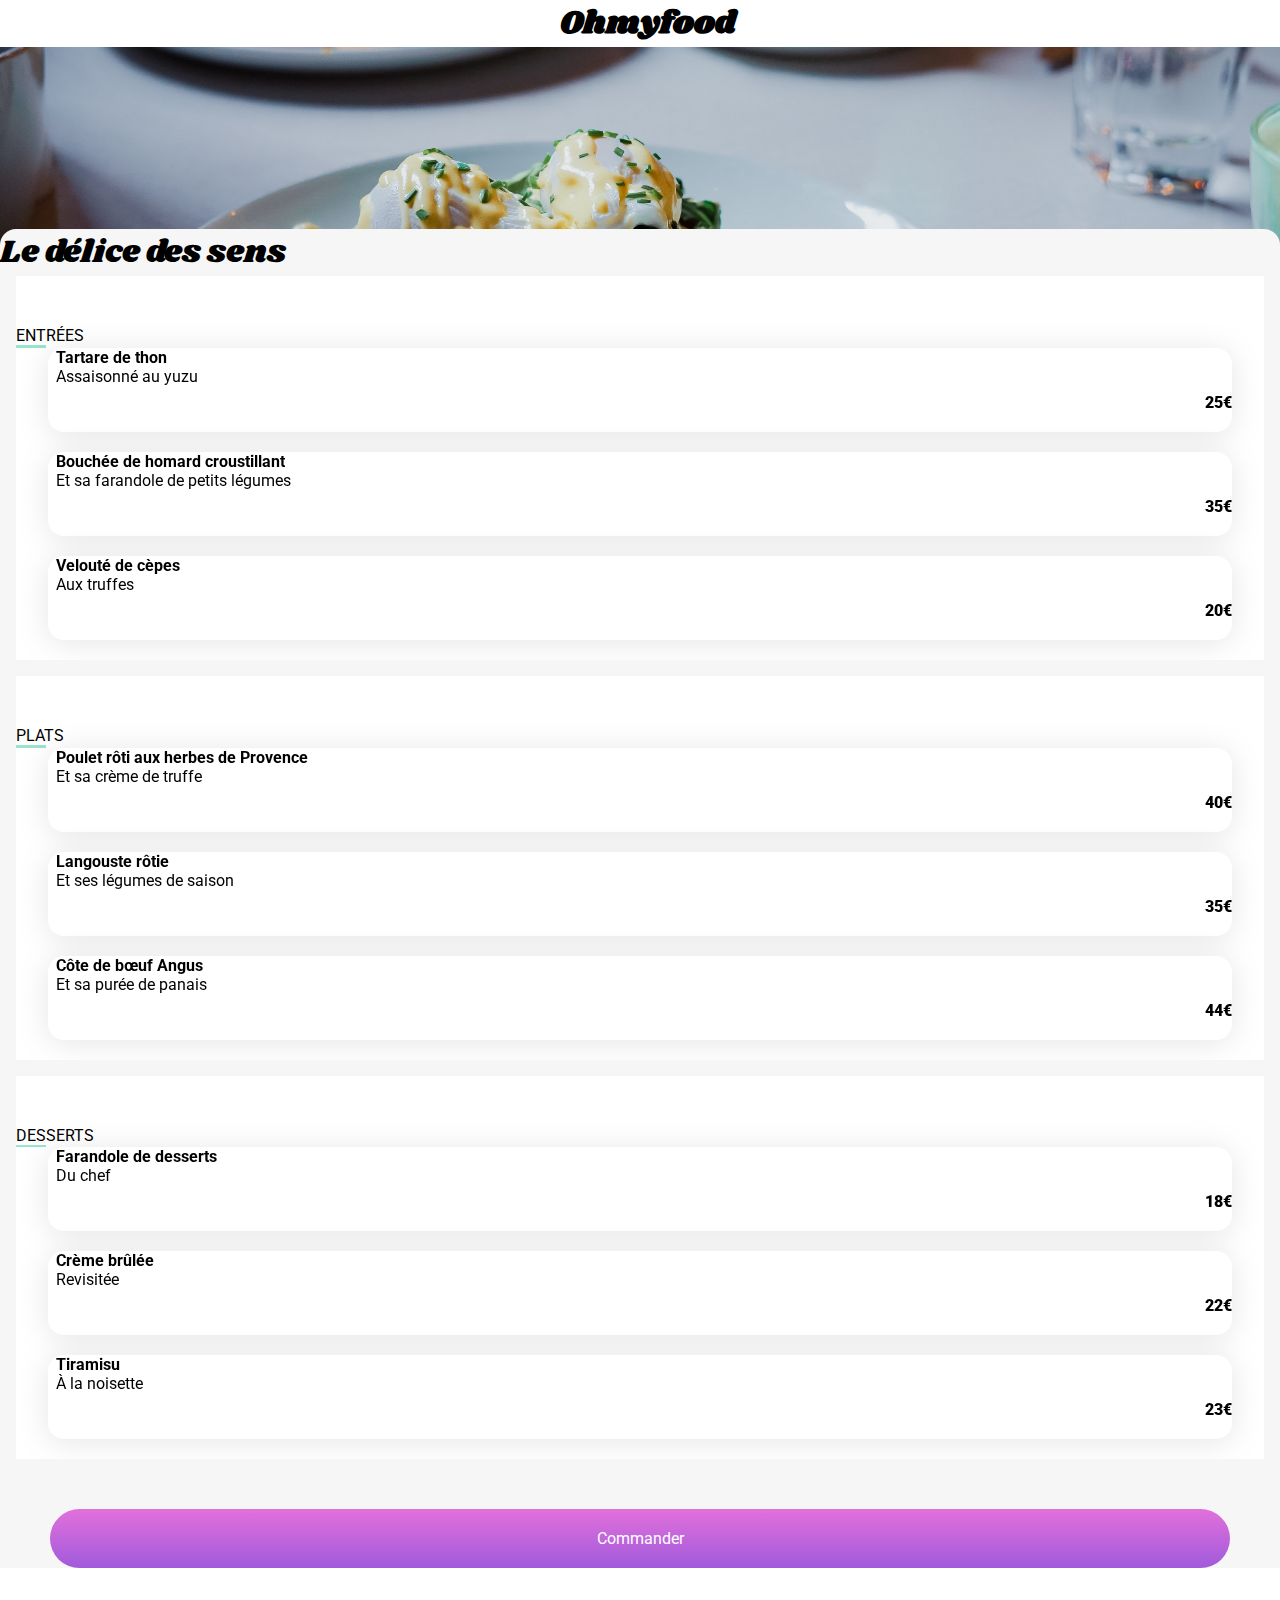
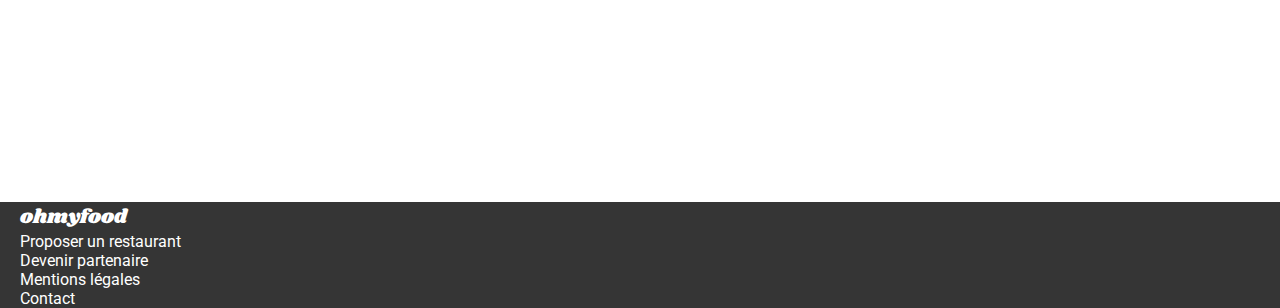
==== restaurants/delice.html @ a37f1c3d "commit du 09-04" ====
<!DOCTYPE html>
<html lang="en">
<head>
  <meta charset="UTF-8">
  <meta http-equiv="X-UA-Compatible" content="IE=edge">
  <meta name="viewport" content="width=device-width, initial-scale=1.0">
  <title>Le délice des sens</title>
  <link href="https://fonts.googleapis.com/css2?family=Roboto:ital,wght@0,100;0,300;0,400;0,500;0,700;0,900;1,100;1,300;1,400;1,500;1,700;1,900&family=Shrikhand&display=swap" rel="stylesheet">
  <link
      rel="stylesheet"
      href="https://cdnjs.cloudflare.com/ajax/libs/font-awesome/6.2.1/css/all.min.css"
      integrity="sha512-MV7K8+y+gLIBoVD59lQIYicR65iaqukzvf/nwasF0nqhPay5w/9lJmVM2hMDcnK1OnMGCdVK+iQrJ7lzPJQd1w=="
      crossorigin="anonymous"
      referrerpolicy="no-referrer"
    >
  <link rel="stylesheet" href="../css/restaurant.css">
</head>
<body>
  
</body>
</html>


<header>
  <a href="../index.html"><i class="fa fa-long-arrow-left"></i></a>
  <!-- <img src="/images/logo/ohmyfood@2x.svg" alt="oh my food" class="center"> -->
  <h1>Ohmyfood</h1>
</header>

<article class="photo">
  <img src="../images/restaurants/toa-heftiba-DQKerTsQwi0-unsplash.jpg" alt="photo d'une assiette">
</article>
<div class="menu">
  <div class="heart"><i class="fa-regular fa-heart"></i><i class="fa-solid fa-heart full-heart"></i></div>
  <p class="title">Le délice des sens</p>

  <main class="resto-main">
    <section class="menu-grid">
      <div class="menu__category">
        <div class="entree">ENTRÉES</div><div class="indent">   </div>
        <article class="carte">
          <div class="menu-item">
            <strong>Tartare de thon</strong>
            <p class="underline">Assaisonné au yuzu</p>
          </div>
          <div class="price">25€</div>
          <div class="check"><i class="fa-regular fa-circle-check"></i></div>
        </article>
        <article class="carte">
          <div class="menu-item">
            <strong>Bouchée de homard croustillant</strong>
            <p class="underline">Et sa farandole de petits légumes</p>
          </div>
          <div class="price">35€</div>
          <div class="check"><i class="fa-regular fa-circle-check"></i></div>
        </article>
        <article class="carte">
          <div class="menu-item">
            <strong>Velouté de cèpes</strong>
            <p class="underline">Aux truffes</p>
          </div>
          <div class="price">20€</div>
          <div class="check"><i class="fa-regular fa-circle-check"></i></div>
        </article>
      </div>
      <div class="menu__category">
        <div class="entree">PLATS</div><div class="indent">   </div>
        <article class="carte">
          <div class="menu-item">
            <strong>Poulet rôti aux herbes de Provence</strong>
            <p class="underline">Et sa crème de truffe</p>
          </div>
          <div class="price">40€</div>
          <div class="check"><i class="fa-regular fa-circle-check"></i></div>
        </article>
        <article class="carte">
          <div class="menu-item">
            <strong>Langouste rôtie</strong>
            <p class="underline">Et ses légumes de saison</p>
          </div>
          <div class="price">35€</div>
          <div class="check"><i class="fa-regular fa-circle-check"></i></div>
        </article>
        <article class="carte">
          <div class="menu-item">
            <strong>Côte de bœuf Angus</strong>
            <p class="underline">Et sa purée de panais</p>
          </div>
          <div class="price">44€</div>
          <div class="check"><i class="fa-regular fa-circle-check"></i></div>
        </article>
      </div>
      <div class="menu__category">
        <div class="entree">DESSERTS</div><div class="indent">   </div>
        <article class="carte">
          <div class="menu-item">
            <strong>Farandole de desserts</strong>
            <p class="underline">Du chef</p>
          </div>
          <div class="price">18€</div>
          <div class="check"><i class="fa-regular fa-circle-check"></i></div>
        </article>
        <article class="carte">
          <div class="menu-item">
            <strong>Crème brûlée</strong>
            <p class="underline">Revisitée</p>
          </div>
          <div class="price">22€</div>
          <div class="check"><i class="fa-regular fa-circle-check"></i></div>
        </article>
        <article class="carte">
          <div class="menu-item">
            <strong>Tiramisu</strong>
            <p class="underline">À la noisette</p>
          </div>
          <div class="price">23€</div>
          <div class="check"><i class="fa-regular fa-circle-check"></i></div>
        </article>
      </div>
    </section>
  </main>
  <div class="btn"><a href="#">Commander</a></div>
</div>
<footer>
  <div class="logo">ohmyfood</div>
  <ul>
    <li><i class="fa-solid fa-utensils"></i> Proposer un restaurant</li>
    <li><i class="fas fa-hands-helping"></i> Devenir partenaire</li>
    <li>Mentions légales</li>
    <li>Contact</li>
  </ul>
</footer>
---- css/restaurant.css ----
* {
  padding: 0;
  margin: 0;
}

body {
  /* ohmyfood */
  font-family: "Roboto", sans-serif;
  color: black;
  /* width: 375px; */
}

h1{
  font-family: "Shrikhand";
  margin: 0 auto;
}

header {
  min-width: 375px;
  display: flex;
  padding-left: 15px;
}

.center {
  padding-left: 110px;
  width: 50%;
}

.title {
  font-family: Shrikhand;
  font-size: 2rem;
}

article img {
  object-fit: cover;
  height: 312px;
  width: 100%;
}

fa-arrow-left {
  font-size: 30px;
}

.menu-grid{
  /* background-color: yellow; */
  display:grid;
  grid-template-columns: repeat(3, 1fr);
  gap: 1rem;
}

.resto-main{
  padding: 0 1rem;
}

.menu__category{
  /* border: 1px solid red; */
  background-color: white;
  overflow: hidden;
  text-overflow: ellipsis;
  white-space: nowrap;
}

.underline{ 
  overflow: hidden;
  /* display: block; */
  text-overflow: ellipsis;
  white-space: nowrap;
}

.menu-item, .underline{
  padding-left: 0.5rem;
  overflow: hidden;
  text-overflow: ellipsis;
  white-space: nowrap;
  /* color: black; */
  /* display: flex; */
  /* justify-content: flex-end; */
  /* align-items: center; */
}

.menu {
  background-color: #f6f6f6;
  border-top-right-radius: 1rem;
  border-top-left-radius: 1rem;
  transform: translateY(-10%);
}

.entree {
  margin-top: 50px;
}

.indent {
  color: #99e2d0;
  background-color: #99e2d0;
  margin-left: 0px;
  width: 30px;
  height: 0.175rem;
}

.carte {
  /* position: relative; */
  background-color: white;
  display: flex;
  flex-direction: row;
  /* justify-content: space-between; */
  border-radius: 1rem;
  /* margin-top: 30px; */
  margin-bottom: 20px;
  margin-left: 2rem;
  margin-right:2rem;
  padding-bottom: 20px;
  filter: drop-shadow(0px 3px 15px rgba(0, 0, 0, 0.1));
  overflow: hidden;
  /* height: 5%; */
}

.carte:hover .check{
  margin-right: 0;
}

.carte:hover i{
  animation: quarterspin .5s ease-in-out;
}

.underline {
  position: absolute;
  font-size: 16px;
  /* margin-top: 20px; */
    left: 0;
}

.price {
  /* display: inline-block; */
  /* position: absolute; */
  display: flex;
  align-items: flex-end;
  margin-left: auto;
  /* margin-top: 20px; */
  font-weight: 900;
  /* padding-left: 340px; */
  /* margin; */
}

.check {
  /* position: absolute; */
  /* margin-top: 5px; */
  background-color: #99e2d0;
  display: grid;
  place-items: center;
  font-size: 1.6rem;
  height: 4rem;
  border-radius: 0 1rem 1rem 0;
  margin-right: -4rem;
  width: 4rem;
  padding-bottom: 0;
  margin-bottom: 0;
  transition: margin-right .5s;
}

fa-regular fa-circle-check {
  position: absolute;
  right: 0px;
  color: #99e2d0;
  /* background-color: #99e2d0; */
}

.fa-circle-check{
  background: white;
  border-radius: 50%;
  color: #99e2d0;
}

@keyframes quarterspin{
  0%{
    transform: rotate(-270deg);
  }
  100%{
    transform: rotate(0);
  }
}


.fa-heart {
  position: relative;
  right: -22rem;
  top: 0rem;
  font-size: 2rem;
}

.heart {
  position: absolute;
}

.full-heart:hover {
  opacity: 1;
}

.full-heart{
  color: transparent;
  background-image: linear-gradient(180deg, #A05ADC, #e270db);
  background-clip: text;
  -webkit-background-clip: text;
  opacity: 0;
  transition: all 200ms ease-in-out;
}

.btn {
  margin: 50px;
  background-image: linear-gradient(180deg, #e270db, #a05adc);
  /* background-color: ; */
  border-radius: 30px;
  text-align: center;
  padding: 20px 0;
}

a {
  text-decoration: none;
  color: white;
}

.logo{
  font-family: Shrikhand, sans-serif;
  font-size: 20px;
}

footer{
  margin-top: 100px;
  background-color: #353535;
  color: white;
  padding-left: 20px;
}

ul li{
  list-style-type: none;
}

@media (max-width: 1439px) {
.menu-grid{
  grid-template-columns: 1fr;
}

@media (min-width: 1439px) {
  /* .menu{
    display: flex;
    flex-wrap: wrap;
  } */


  .fa-heart {
    right: -90rem;
    top: 0rem;
  }
}
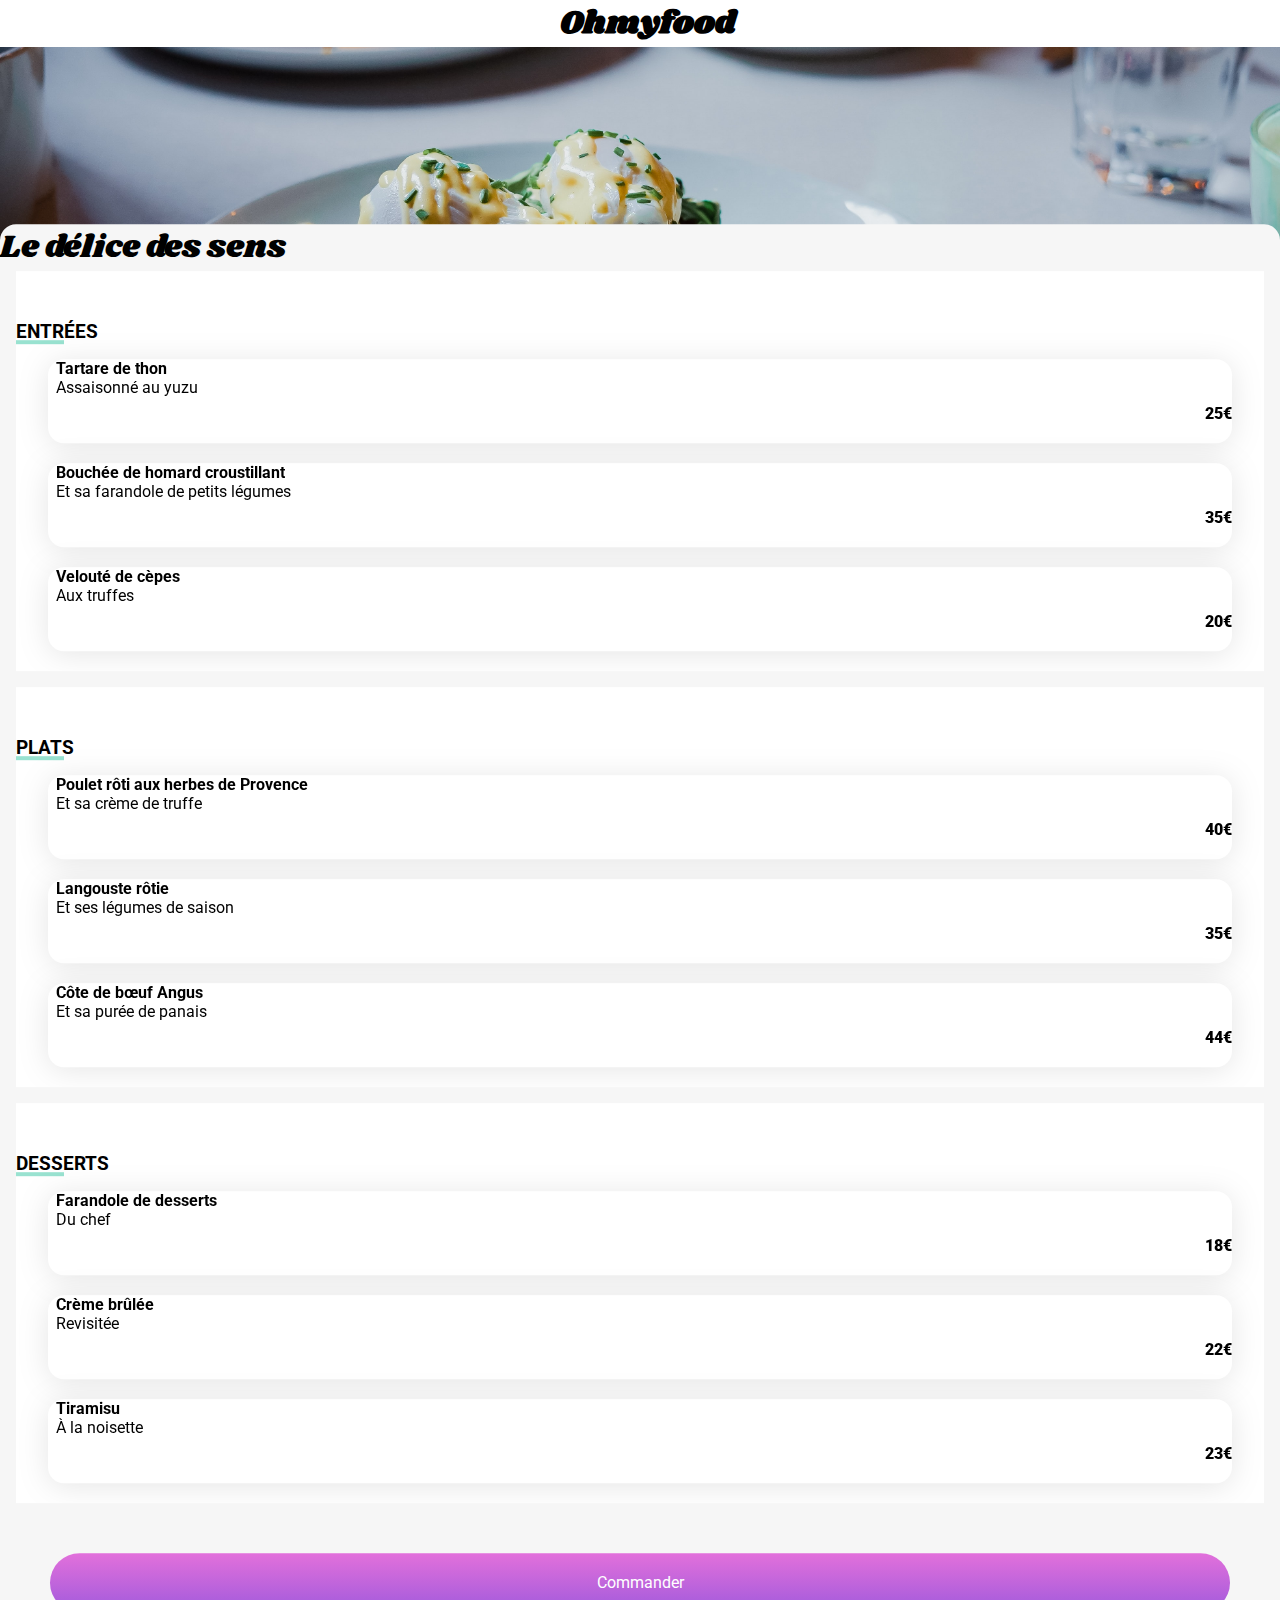
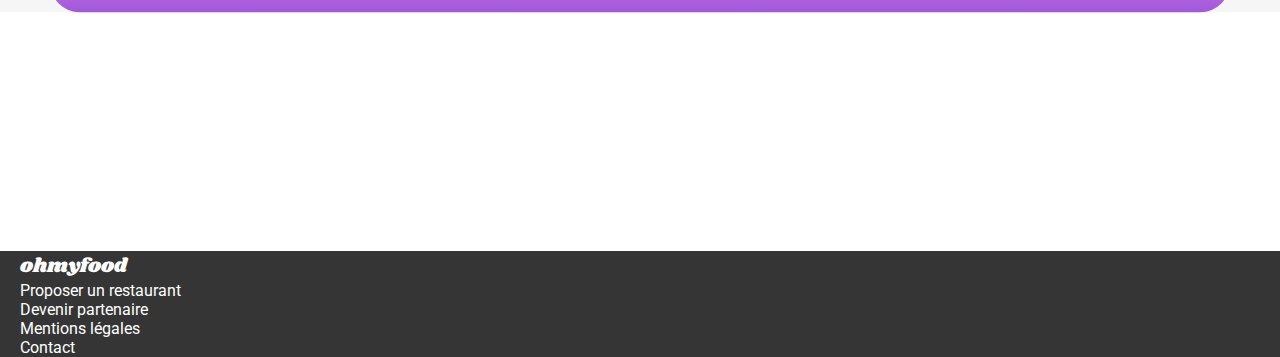
==== commit 6bef4dfb: "commit du 12-04" ====
--- a/restaurants/delice.html
+++ b/restaurants/delice.html
@@ -22,7 +22,7 @@
 
 
 <header>
-  <a href="../index.html"><i class="fa fa-long-arrow-left"></i></a>
+  <a href="../index.html"><i class="fa-solid fa-arrow-left"></i></a>
   <!-- <img src="/images/logo/ohmyfood@2x.svg" alt="oh my food" class="center"> -->
   <h1>Ohmyfood</h1>
 </header>
@@ -37,7 +37,7 @@
   <main class="resto-main">
     <section class="menu-grid">
       <div class="menu__category">
-        <div class="entree">ENTRÉES</div><div class="indent">   </div>
+        <h3>ENTRÉES</h3>
         <article class="carte">
           <div class="menu-item">
             <strong>Tartare de thon</strong>
@@ -64,7 +64,7 @@
         </article>
       </div>
       <div class="menu__category">
-        <div class="entree">PLATS</div><div class="indent">   </div>
+        <h3>PLATS</h3>
         <article class="carte">
           <div class="menu-item">
             <strong>Poulet rôti aux herbes de Provence</strong>
@@ -91,7 +91,7 @@
         </article>
       </div>
       <div class="menu__category">
-        <div class="entree">DESSERTS</div><div class="indent">   </div>
+        <h3>DESSERTS</h3>
         <article class="carte">
           <div class="menu-item">
             <strong>Farandole de desserts</strong>
--- a/css/restaurant.css
+++ b/css/restaurant.css
@@ -37,8 +37,12 @@
   width: 100%;
 }
 
-fa-arrow-left {
+.fa-arrow-left {
   font-size: 30px;
+  font-weight: 900;
+  color: black;
+  height:1rem;
+  padding-top: 0.5rem;
 }
 
 .menu-grid{
@@ -85,16 +89,21 @@
   transform: translateY(-10%);
 }
 
-.entree {
+h3 {
   margin-top: 50px;
-}
-
-.indent {
-  color: #99e2d0;
+  margin-bottom: 1rem;
+  position: relative;
+}
+
+h3::after{
+  content: "";
+  position: absolute;
+  top: 1.2rem;
+  left: 0rem;
+  height: .25rem;
+  width: 3rem;
   background-color: #99e2d0;
-  margin-left: 0px;
-  width: 30px;
-  height: 0.175rem;
+  /* display: inline-block; */
 }
 
 .carte {
@@ -208,9 +217,20 @@
   margin: 50px;
   background-image: linear-gradient(180deg, #e270db, #a05adc);
   /* background-color: ; */
+  display: grid;
+  place-items: center;
   border-radius: 30px;
   text-align: center;
   padding: 20px 0;
+  cursor: pointer;
+}
+
+.btn:hover{
+  /* background-image:  */
+  transform: scale(1.02);
+  opacity: 0.9;
+  transition: transform 300ms ease-in-out;
+  transform: linear-gradient(180deg, #A05ADC, #e270db);
 }
 
 a {
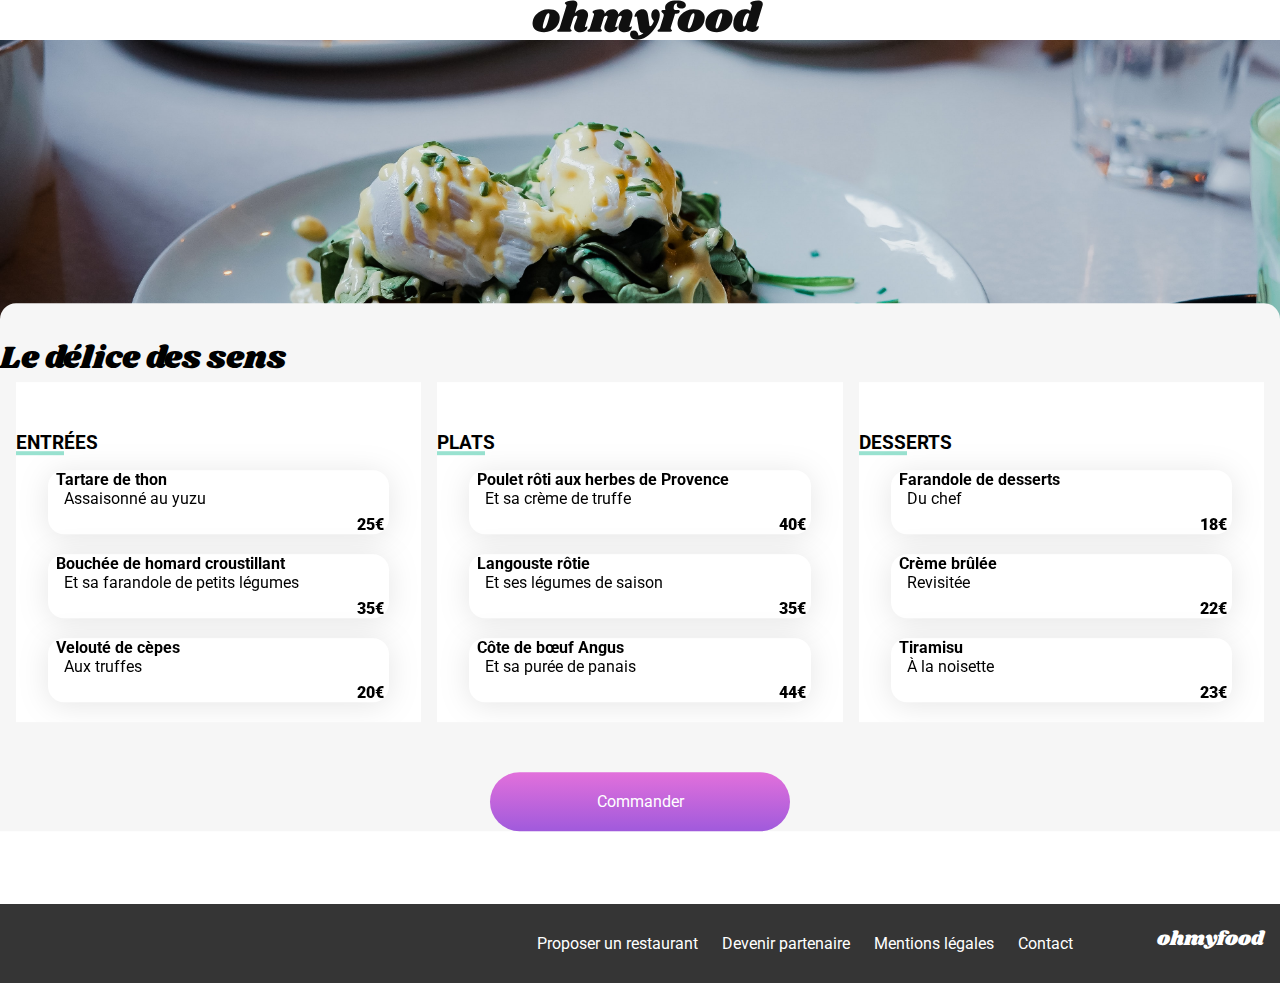
==== commit e3de3bda: "commit du 18-04" ====
--- a/restaurants/delice.html
+++ b/restaurants/delice.html
@@ -17,14 +17,9 @@
 </head>
 <body>
   
-</body>
-</html>
-
-
 <header>
   <a href="../index.html"><i class="fa-solid fa-arrow-left"></i></a>
-  <!-- <img src="/images/logo/ohmyfood@2x.svg" alt="oh my food" class="center"> -->
-  <h1>Ohmyfood</h1>
+  <img src="/images/logo/ohmyfood@2x.svg" alt="oh my food" class="center">
 </header>
 
 <article class="photo">
@@ -38,7 +33,7 @@
     <section class="menu-grid">
       <div class="menu__category">
         <h3>ENTRÉES</h3>
-        <article class="carte">
+        <article class="carte delay-1">
           <div class="menu-item">
             <strong>Tartare de thon</strong>
             <p class="underline">Assaisonné au yuzu</p>
@@ -46,7 +41,7 @@
           <div class="price">25€</div>
           <div class="check"><i class="fa-regular fa-circle-check"></i></div>
         </article>
-        <article class="carte">
+        <article class="carte delay-2">
           <div class="menu-item">
             <strong>Bouchée de homard croustillant</strong>
             <p class="underline">Et sa farandole de petits légumes</p>
@@ -54,7 +49,7 @@
           <div class="price">35€</div>
           <div class="check"><i class="fa-regular fa-circle-check"></i></div>
         </article>
-        <article class="carte">
+        <article class="carte delay-3">
           <div class="menu-item">
             <strong>Velouté de cèpes</strong>
             <p class="underline">Aux truffes</p>
@@ -65,7 +60,7 @@
       </div>
       <div class="menu__category">
         <h3>PLATS</h3>
-        <article class="carte">
+        <article class="carte delay-4">
           <div class="menu-item">
             <strong>Poulet rôti aux herbes de Provence</strong>
             <p class="underline">Et sa crème de truffe</p>
@@ -73,7 +68,7 @@
           <div class="price">40€</div>
           <div class="check"><i class="fa-regular fa-circle-check"></i></div>
         </article>
-        <article class="carte">
+        <article class="carte delay-5">
           <div class="menu-item">
             <strong>Langouste rôtie</strong>
             <p class="underline">Et ses légumes de saison</p>
@@ -81,7 +76,7 @@
           <div class="price">35€</div>
           <div class="check"><i class="fa-regular fa-circle-check"></i></div>
         </article>
-        <article class="carte">
+        <article class="carte delay-6">
           <div class="menu-item">
             <strong>Côte de bœuf Angus</strong>
             <p class="underline">Et sa purée de panais</p>
@@ -92,7 +87,7 @@
       </div>
       <div class="menu__category">
         <h3>DESSERTS</h3>
-        <article class="carte">
+        <article class="carte delay-7">
           <div class="menu-item">
             <strong>Farandole de desserts</strong>
             <p class="underline">Du chef</p>
@@ -100,7 +95,7 @@
           <div class="price">18€</div>
           <div class="check"><i class="fa-regular fa-circle-check"></i></div>
         </article>
-        <article class="carte">
+        <article class="carte delay-8">
           <div class="menu-item">
             <strong>Crème brûlée</strong>
             <p class="underline">Revisitée</p>
@@ -108,7 +103,7 @@
           <div class="price">22€</div>
           <div class="check"><i class="fa-regular fa-circle-check"></i></div>
         </article>
-        <article class="carte">
+        <article class="carte delay-9">
           <div class="menu-item">
             <strong>Tiramisu</strong>
             <p class="underline">À la noisette</p>
@@ -124,9 +119,11 @@
 <footer>
   <div class="logo">ohmyfood</div>
   <ul>
-    <li><i class="fa-solid fa-utensils"></i> Proposer un restaurant</li>
-    <li><i class="fas fa-hands-helping"></i> Devenir partenaire</li>
-    <li>Mentions légales</li>
-    <li>Contact</li>
+    <li><a href="#"><i class="fa-solid fa-utensils"></i> Proposer un restaurant</a></li>
+    <li><a href="#"><i class="fas fa-hands-helping"></i> Devenir partenaire</a></li>
+    <li><a href="#">Mentions légales</a></li>
+    <li><a href="mailto:antoninvorain@gmail.com">Contact</a></li>
   </ul>
-</footer>+</footer>
+</body>
+</html>--- a/css/restaurant.css
+++ b/css/restaurant.css
@@ -12,7 +12,7 @@
 
 h1{
   font-family: "Shrikhand";
-  margin: 0 auto;
+  /* margin: 0 auto; */
 }
 
 header {
@@ -22,8 +22,10 @@
 }
 
 .center {
-  padding-left: 110px;
+  height: 40px;
+  /* padding-left: 110px; */
   width: 50%;
+  margin: 0 auto;
 }
 
 .title {
@@ -48,7 +50,7 @@
 .menu-grid{
   /* background-color: yellow; */
   display:grid;
-  grid-template-columns: repeat(3, 1fr);
+  grid-template-columns: 1fr;
   gap: 1rem;
 }
 
@@ -64,7 +66,12 @@
   white-space: nowrap;
 }
 
-.underline{ 
+strong{
+  /* border: 1px solid red; */
+}
+
+.underline{
+  /* border: 1px solid red;  */
   overflow: hidden;
   /* display: block; */
   text-overflow: ellipsis;
@@ -87,6 +94,7 @@
   border-top-right-radius: 1rem;
   border-top-left-radius: 1rem;
   transform: translateY(-10%);
+  /* position:absolute; */
 }
 
 h3 {
@@ -117,11 +125,44 @@
   margin-bottom: 20px;
   margin-left: 2rem;
   margin-right:2rem;
-  padding-bottom: 20px;
+  /* padding-bottom: 20px; */
   filter: drop-shadow(0px 3px 15px rgba(0, 0, 0, 0.1));
   overflow: hidden;
   /* height: 5%; */
-}
+  animation: appear 1s;
+}
+
+.delay-1{
+  animation-delay: 100ms;
+}
+.delay-2{
+  animation-delay: 200ms;
+}
+.delay-3{
+  animation-delay: 300ms;
+}
+.delay-4{
+  animation-delay: 400ms;
+}
+.delay-5{
+  animation-delay: 500ms;
+}
+.delay-6{
+  animation-delay: 600ms;
+}
+.delay-7{
+  animation-delay: 700ms;
+}
+.delay-8{
+  animation-delay: 800ms;
+}
+.delay-9{
+  animation-delay: 900ms;
+}
+.delay-10{
+  animation-delay: 1000ms;
+}
+
 
 .carte:hover .check{
   margin-right: 0;
@@ -132,7 +173,7 @@
 }
 
 .underline {
-  position: absolute;
+  /* position: absolute; */
   font-size: 16px;
   /* margin-top: 20px; */
     left: 0;
@@ -146,7 +187,7 @@
   margin-left: auto;
   /* margin-top: 20px; */
   font-weight: 900;
-  /* padding-left: 340px; */
+  padding-right: 5px;
   /* margin; */
 }
 
@@ -188,16 +229,35 @@
   }
 }
 
+@keyframes appear{
+  0%{
+    transform: translateY(50%);
+    opacity: 0;
+  }
+  100%{
+    transform: translateY(0);
+    opacity: 1;
+  }
+}
+
+.menu-title{
+  display:flex;
+  justify-content: center;
+  align-items: center;
+  gap: 4%;
+  width:96%;
+  margin: 0 auto;
+}
 
 .fa-heart {
   position: relative;
-  right: -22rem;
-  top: 0rem;
   font-size: 2rem;
 }
 
 .heart {
-  position: absolute;
+  position: relative;
+  width: 32px;
+  height: 32px;
 }
 
 .full-heart:hover {
@@ -205,6 +265,9 @@
 }
 
 .full-heart{
+  position: absolute;
+  top: 0;
+  left: 0;
   color: transparent;
   background-image: linear-gradient(180deg, #A05ADC, #e270db);
   background-clip: text;
@@ -213,16 +276,31 @@
   transition: all 200ms ease-in-out;
 }
 
-.btn {
+/* .btn {
   margin: 50px;
+  width: 50%;
   background-image: linear-gradient(180deg, #e270db, #a05adc);
-  /* background-color: ; */
   display: grid;
   place-items: center;
   border-radius: 30px;
   text-align: center;
   padding: 20px 0;
   cursor: pointer;
+} */
+
+.btn {
+  margin-left: auto;
+  margin-right: auto;
+  margin-top: 50px;
+  margin-bottom: 0;
+  background-image: linear-gradient(180deg, #e270db, #A05ADC);
+  /* background-color: ; */
+  border-radius: 30px;
+  text-align: center;
+  padding: 20px 0;
+  max-width: 300px;
+  width: 600px;
+  cursor: pointer;
 }
 
 .btn:hover{
@@ -244,19 +322,52 @@
 }
 
 footer{
-  margin-top: 100px;
+  display: flex;
+  flex-direction: column;
+  margin-top: 20px;
   background-color: #353535;
   color: white;
   padding-left: 20px;
+  padding-top: 20px;
+  padding-bottom: 20px;
+  gap: 10px;
 }
 
 ul li{
   list-style-type: none;
-}
+  padding: 10px;
+}
+
+@media (min-width: 767px) {
+  .menu-grid{
+    grid-template-columns: repeat(3, 1fr);
+  }
+
+}
+
+@media (min-width: 1200px) {
+  footer{
+    display: flex;
+    flex-direction: row-reverse;
+    background-color: #353535;
+    padding-left: 20px;
+    padding-top: 20px;
+    padding-bottom: 20px;
+    gap: 10px;
+  }
+  
+  .logo{
+    padding-left: 4rem;
+    padding-right: 1rem;
+  }
+
+  ul li{
+    display: inline-block;
+  }
 
 @media (max-width: 1439px) {
 .menu-grid{
-  grid-template-columns: 1fr;
+  /* grid-template-columns: 1fr; */
 }
 
 @media (min-width: 1439px) {
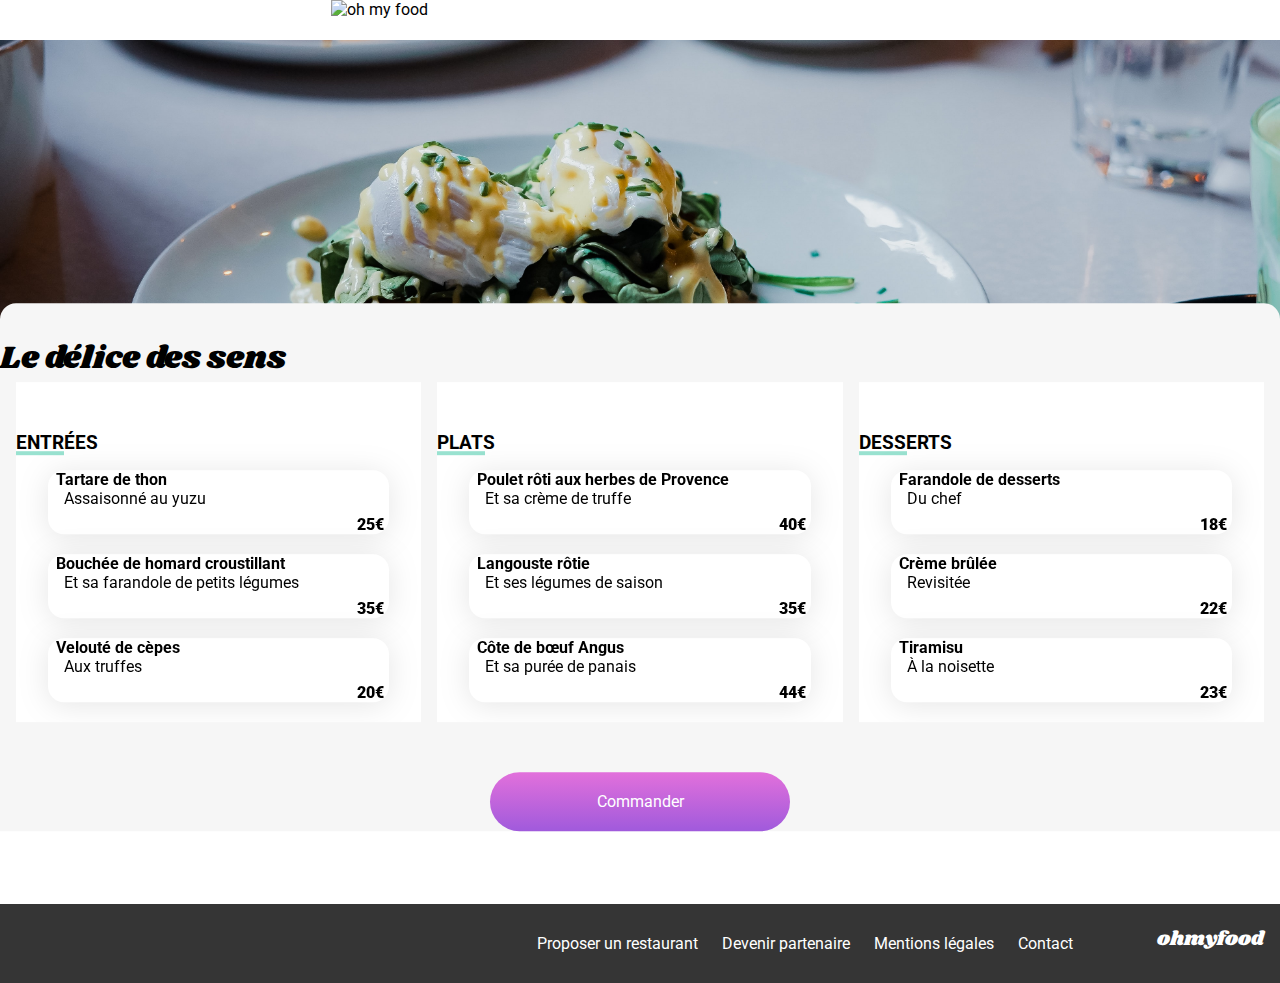
==== commit cd2b4154: "commit du 28-04" ====
--- a/restaurants/delice.html
+++ b/restaurants/delice.html
@@ -19,7 +19,7 @@
   
 <header>
   <a href="../index.html"><i class="fa-solid fa-arrow-left"></i></a>
-  <img src="/images/logo/ohmyfood@2x.svg" alt="oh my food" class="center">
+  <img src="./images/logo/ohmyfood@2x.svg" alt="oh my food" class="center">
 </header>
 
 <article class="photo">
--- a/css/restaurant.css
+++ b/css/restaurant.css
@@ -276,18 +276,6 @@
   transition: all 200ms ease-in-out;
 }
 
-/* .btn {
-  margin: 50px;
-  width: 50%;
-  background-image: linear-gradient(180deg, #e270db, #a05adc);
-  display: grid;
-  place-items: center;
-  border-radius: 30px;
-  text-align: center;
-  padding: 20px 0;
-  cursor: pointer;
-} */
-
 .btn {
   margin-left: auto;
   margin-right: auto;
@@ -308,7 +296,6 @@
   transform: scale(1.02);
   opacity: 0.9;
   transition: transform 300ms ease-in-out;
-  transform: linear-gradient(180deg, #A05ADC, #e270db);
 }
 
 a {
@@ -364,21 +351,21 @@
   ul li{
     display: inline-block;
   }
-
-@media (max-width: 1439px) {
+}
+/*@media (max-width: 1439px) {
 .menu-grid{
-  /* grid-template-columns: 1fr; */
-}
-
-@media (min-width: 1439px) {
+  /* grid-template-columns: 1fr; 
+}*/
+
+/* @media (min-width: 1439px) {
   /* .menu{
     display: flex;
     flex-wrap: wrap;
-  } */
+  } 
 
 
   .fa-heart {
     right: -90rem;
     top: 0rem;
   }
-}+} */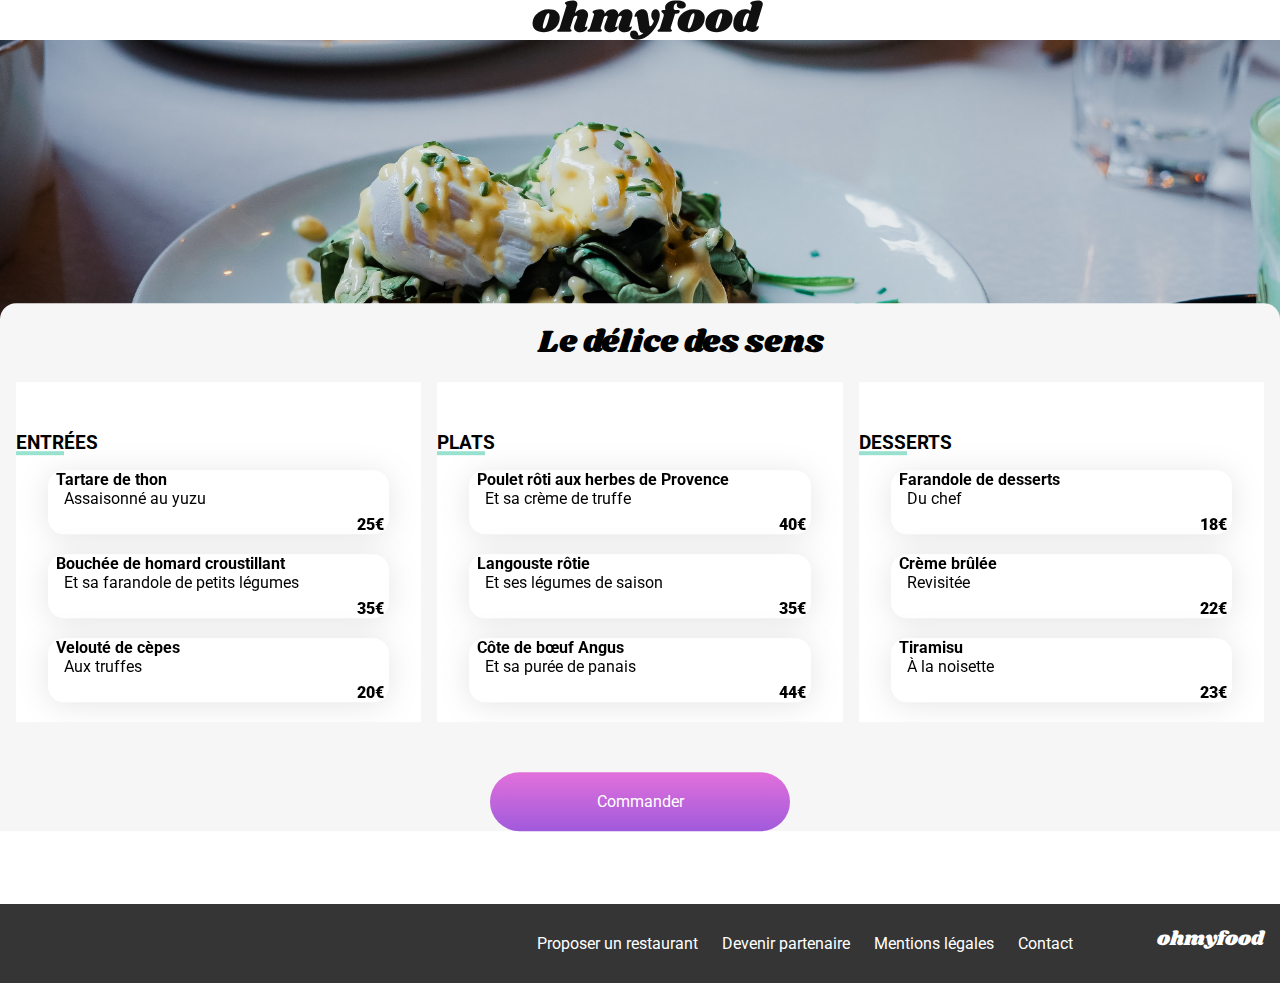
==== commit 4b4e31ba: "commit du 28-04.2" ====
--- a/restaurants/delice.html
+++ b/restaurants/delice.html
@@ -19,16 +19,17 @@
   
 <header>
   <a href="../index.html"><i class="fa-solid fa-arrow-left"></i></a>
-  <img src="./images/logo/ohmyfood@2x.svg" alt="oh my food" class="center">
+  <img src="../images/logo/ohmyfood@2x.svg" alt="oh my food" class="center">
 </header>
 
 <article class="photo">
   <img src="../images/restaurants/toa-heftiba-DQKerTsQwi0-unsplash.jpg" alt="photo d'une assiette">
 </article>
 <div class="menu">
+  <div class="menu-title">
   <div class="heart"><i class="fa-regular fa-heart"></i><i class="fa-solid fa-heart full-heart"></i></div>
   <p class="title">Le délice des sens</p>
-
+  </div>
   <main class="resto-main">
     <section class="menu-grid">
       <div class="menu__category">
--- a/css/restaurant.css
+++ b/css/restaurant.css
@@ -31,6 +31,7 @@
 .title {
   font-family: Shrikhand;
   font-size: 2rem;
+  padding: 1rem;
 }
 
 article img {
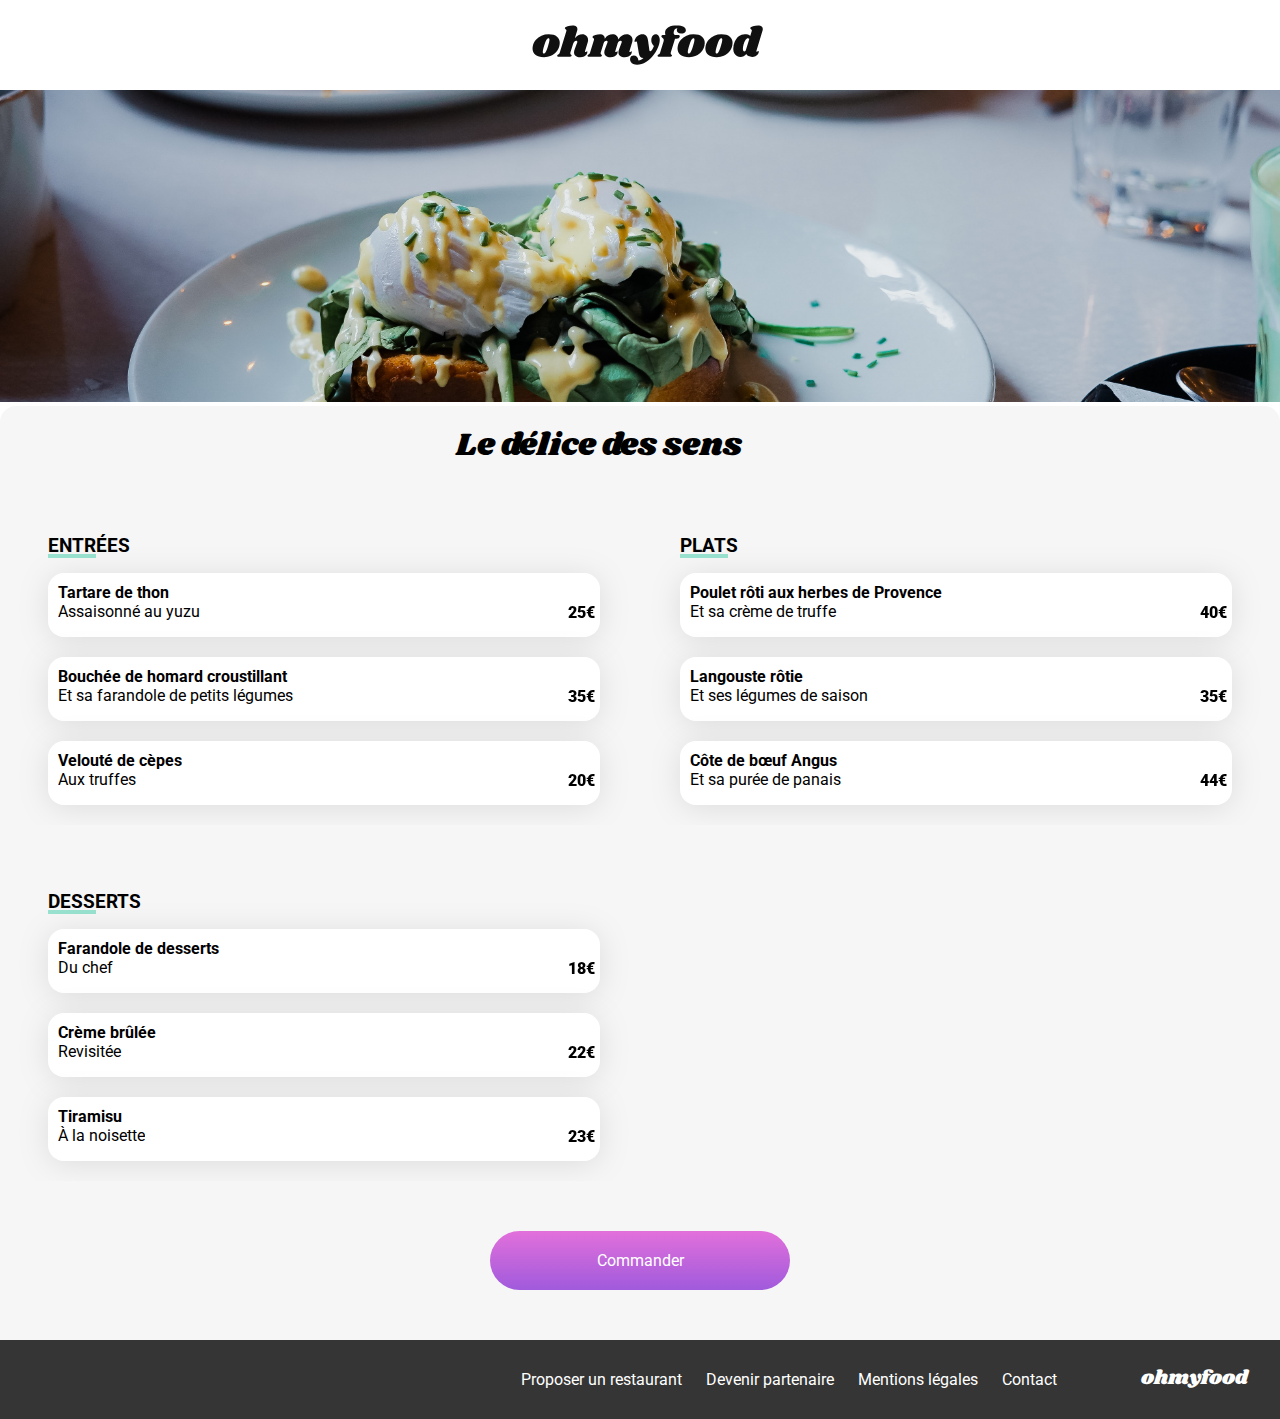
==== commit 280fc7f3: "les coeurs sont à droite et le logo du header est recentré" ====
--- a/restaurants/delice.html
+++ b/restaurants/delice.html
@@ -27,8 +27,8 @@
 </article>
 <div class="menu">
   <div class="menu-title">
-  <div class="heart"><i class="fa-regular fa-heart"></i><i class="fa-solid fa-heart full-heart"></i></div>
-  <p class="title">Le délice des sens</p>
+    <p class="title">Le délice des sens</p>
+    <div class="heart"><i class="fa-regular fa-heart"></i><i class="fa-solid fa-heart full-heart"></i></div>
   </div>
   <main class="resto-main">
     <section class="menu-grid">
--- a/css/restaurant.css
+++ b/css/restaurant.css
@@ -7,23 +7,22 @@
   /* ohmyfood */
   font-family: "Roboto", sans-serif;
   color: black;
-  /* width: 375px; */
 }
 
 h1{
   font-family: "Shrikhand";
-  /* margin: 0 auto; */
 }
 
 header {
   min-width: 375px;
+  padding-top: 25px;
+  padding-bottom: 25px;
   display: flex;
   padding-left: 15px;
 }
 
 .center {
   height: 40px;
-  /* padding-left: 110px; */
   width: 50%;
   margin: 0 auto;
 }
@@ -49,7 +48,6 @@
 }
 
 .menu-grid{
-  /* background-color: yellow; */
   display:grid;
   grid-template-columns: 1fr;
   gap: 1rem;
@@ -60,8 +58,6 @@
 }
 
 .menu__category{
-  /* border: 1px solid red; */
-  background-color: white;
   overflow: hidden;
   text-overflow: ellipsis;
   white-space: nowrap;
@@ -72,36 +68,34 @@
 }
 
 .underline{
-  /* border: 1px solid red;  */
-  overflow: hidden;
-  /* display: block; */
-  text-overflow: ellipsis;
-  white-space: nowrap;
-}
-
-.menu-item, .underline{
-  padding-left: 0.5rem;
   overflow: hidden;
   text-overflow: ellipsis;
   white-space: nowrap;
-  /* color: black; */
-  /* display: flex; */
-  /* justify-content: flex-end; */
-  /* align-items: center; */
+}
+
+.menu-item, .underline{
+  overflow: hidden;
+  text-overflow: ellipsis;
+  white-space: nowrap;
+}
+
+.menu-item{
+  padding-top:10px;
+  padding-left: 10px;
 }
 
 .menu {
   background-color: #f6f6f6;
   border-top-right-radius: 1rem;
   border-top-left-radius: 1rem;
-  transform: translateY(-10%);
-  /* position:absolute; */
+  padding-bottom: 50px;
 }
 
 h3 {
   margin-top: 50px;
   margin-bottom: 1rem;
   position: relative;
+  margin-left: 2rem;
 }
 
 h3::after{
@@ -112,24 +106,18 @@
   height: .25rem;
   width: 3rem;
   background-color: #99e2d0;
-  /* display: inline-block; */
 }
 
 .carte {
-  /* position: relative; */
   background-color: white;
   display: flex;
   flex-direction: row;
-  /* justify-content: space-between; */
   border-radius: 1rem;
-  /* margin-top: 30px; */
   margin-bottom: 20px;
   margin-left: 2rem;
   margin-right:2rem;
-  /* padding-bottom: 20px; */
   filter: drop-shadow(0px 3px 15px rgba(0, 0, 0, 0.1));
   overflow: hidden;
-  /* height: 5%; */
   animation: appear 1s;
 }
 
@@ -174,27 +162,20 @@
 }
 
 .underline {
-  /* position: absolute; */
   font-size: 16px;
-  /* margin-top: 20px; */
-    left: 0;
+  left: 0;
 }
 
 .price {
-  /* display: inline-block; */
-  /* position: absolute; */
   display: flex;
-  align-items: flex-end;
+  align-items: center;
   margin-left: auto;
-  /* margin-top: 20px; */
+  margin-top: 15px;
   font-weight: 900;
   padding-right: 5px;
-  /* margin; */
 }
 
 .check {
-  /* position: absolute; */
-  /* margin-top: 5px; */
   background-color: #99e2d0;
   display: grid;
   place-items: center;
@@ -212,7 +193,6 @@
   position: absolute;
   right: 0px;
   color: #99e2d0;
-  /* background-color: #99e2d0; */
 }
 
 .fa-circle-check{
@@ -283,7 +263,6 @@
   margin-top: 50px;
   margin-bottom: 0;
   background-image: linear-gradient(180deg, #e270db, #A05ADC);
-  /* background-color: ; */
   border-radius: 30px;
   text-align: center;
   padding: 20px 0;
@@ -293,7 +272,6 @@
 }
 
 .btn:hover{
-  /* background-image:  */
   transform: scale(1.02);
   opacity: 0.9;
   transition: transform 300ms ease-in-out;
@@ -312,7 +290,7 @@
 footer{
   display: flex;
   flex-direction: column;
-  margin-top: 20px;
+  /* margin-top: 20px; */
   background-color: #353535;
   color: white;
   padding-left: 20px;
@@ -328,7 +306,7 @@
 
 @media (min-width: 767px) {
   .menu-grid{
-    grid-template-columns: repeat(3, 1fr);
+    grid-template-columns: repeat(2, 1fr);
   }
 
 }
@@ -346,27 +324,11 @@
   
   .logo{
     padding-left: 4rem;
-    padding-right: 1rem;
+    padding-right: 2rem;
+    padding-top: 0.2rem;
   }
 
   ul li{
     display: inline-block;
   }
 }
-/*@media (max-width: 1439px) {
-.menu-grid{
-  /* grid-template-columns: 1fr; 
-}*/
-
-/* @media (min-width: 1439px) {
-  /* .menu{
-    display: flex;
-    flex-wrap: wrap;
-  } 
-
-
-  .fa-heart {
-    right: -90rem;
-    top: 0rem;
-  }
-} */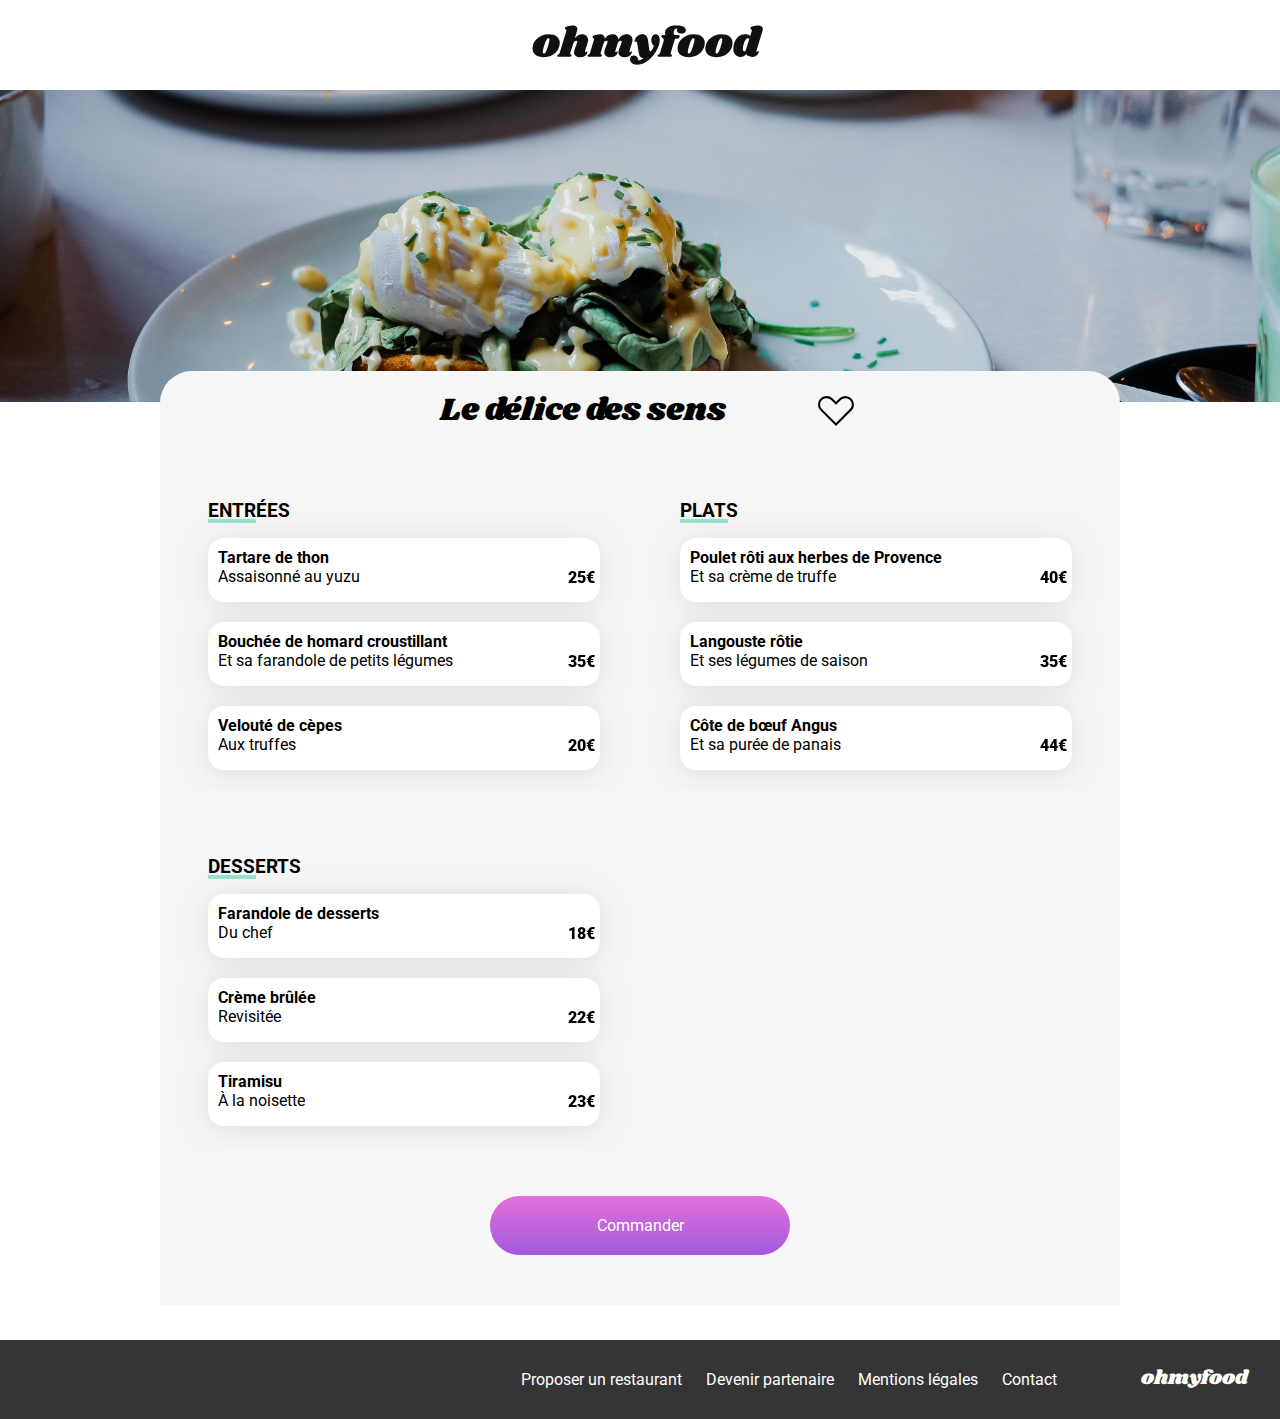
==== commit 3991c297: "nouvelle animation du coeur" ====
--- a/restaurants/delice.html
+++ b/restaurants/delice.html
@@ -28,7 +28,21 @@
 <div class="menu">
   <div class="menu-title">
     <p class="title">Le délice des sens</p>
-    <div class="heart"><i class="fa-regular fa-heart"></i><i class="fa-solid fa-heart full-heart"></i></div>
+    <svg id='heart' height="0" width="0">
+      <defs>
+          <clipPath id="svgPath">
+              <path d="M20,35.09,4.55,19.64a8.5,8.5,0,0,1-.13-12l.13-.13a8.72,8.72,0,0,1,12.14,0L20,10.79l3.3-3.3a8.09,8.09,0,0,1,5.83-2.58,8.89,8.89,0,0,1,6.31,2.58,8.5,8.5,0,0,1,.13,12l-.13.13Z"/>
+          </clipPath>
+      </defs>
+  </svg>
+  
+  <div class="heart-container">
+     <svg width="40" height="40" viewBox="0 0 40 40" class='heart-stroke'>
+        <path d="M20,35.07,4.55,19.62a8.5,8.5,0,0,1-.12-12l.12-.12a8.72,8.72,0,0,1,12.14,0L20,10.77l3.3-3.3A8.09,8.09,0,0,1,29.13,4.9a8.89,8.89,0,0,1,6.31,2.58,8.5,8.5,0,0,1,.12,12l-.12.12ZM10.64,7.13A6.44,6.44,0,0,0,6.07,18.19L20,32.06,33.94,18.12A6.44,6.44,0,0,0,34,9l0,0a6.44,6.44,0,0,0-4.77-1.85A6,6,0,0,0,24.83,9L20,13.78,15.21,9A6.44,6.44,0,0,0,10.64,7.13Z"/>
+     </svg>
+     
+     <a href='#' class='heart-clip'></a>
+  </div>
   </div>
   <main class="resto-main">
     <section class="menu-grid">
--- a/css/restaurant.css
+++ b/css/restaurant.css
@@ -7,6 +7,8 @@
   /* ohmyfood */
   font-family: "Roboto", sans-serif;
   color: black;
+  width:100%;
+  position: absolute;
 }
 
 h1{
@@ -85,10 +87,14 @@
 }
 
 .menu {
+  position: relative;
   background-color: #f6f6f6;
-  border-top-right-radius: 1rem;
-  border-top-left-radius: 1rem;
+  border-top-right-radius: 2rem;
+  border-top-left-radius: 2rem;
   padding-bottom: 50px;
+  top: -35px;
+  width: 100%;
+  margin: auto;
 }
 
 h3 {
@@ -257,6 +263,79 @@
   transition: all 200ms ease-in-out;
 }
 
+.heart-container {
+  position: relative;
+  width: 40px;
+  height: 40px;
+}
+
+.heart-clip {
+  display: block;
+  width: 100%;
+  height: 100%;
+  position: relative;
+  overflow: hidden;
+  -webkit-clip-path: url(#svgPath);
+          clip-path: url(#svgPath);
+}
+.heart-clip:hover {
+  -webkit-animation: pulse 0.6s 0.3s;
+          animation: pulse 0.6s 0.3s;
+}
+.heart-clip:hover::before {
+  transform: scale(1);
+  opacity: 1;
+}
+.heart-clip::before {
+  content: "";
+  display: block;
+  width: 100%;
+  height: 100%;
+  border-radius: 50%;
+  background-color: #9356DC;
+  opacity: 0;
+  transform: scale(0);
+  transition: transform 0.2s linear, opacity 0.2s linear;
+  transform-origin: center 60%;
+}
+.heart-clip.active {
+  -webkit-animation: pulse 0.6s 0.3s forwards;
+          animation: pulse 0.6s 0.3s forwards;
+}
+
+.heart-stroke {
+  width: 100%;
+  height: 100%;
+  position: absolute;
+  top: 0;
+  left: 0;
+  fill: linear-gradient(180deg, #A05ADC, #e270db);;
+}
+
+@-webkit-keyframes pulse {
+  0% {
+    transform: scale(1);
+  }
+  30% {
+    transform: scale(1.2);
+  }
+  60% {
+    transform: scale(1);
+  }
+}
+
+@keyframes pulse {
+  0% {
+    transform: scale(1);
+  }
+  30% {
+    transform: scale(1.2);
+  }
+  60% {
+    transform: scale(1);
+  }
+}
+
 .btn {
   margin-left: auto;
   margin-right: auto;
@@ -285,6 +364,7 @@
 .logo{
   font-family: Shrikhand, sans-serif;
   font-size: 20px;
+  padding-left: 1rem;
 }
 
 footer{
@@ -312,6 +392,10 @@
 }
 
 @media (min-width: 1200px) {
+  .menu{
+    width: 75%;
+  }
+
   footer{
     display: flex;
     flex-direction: row-reverse;
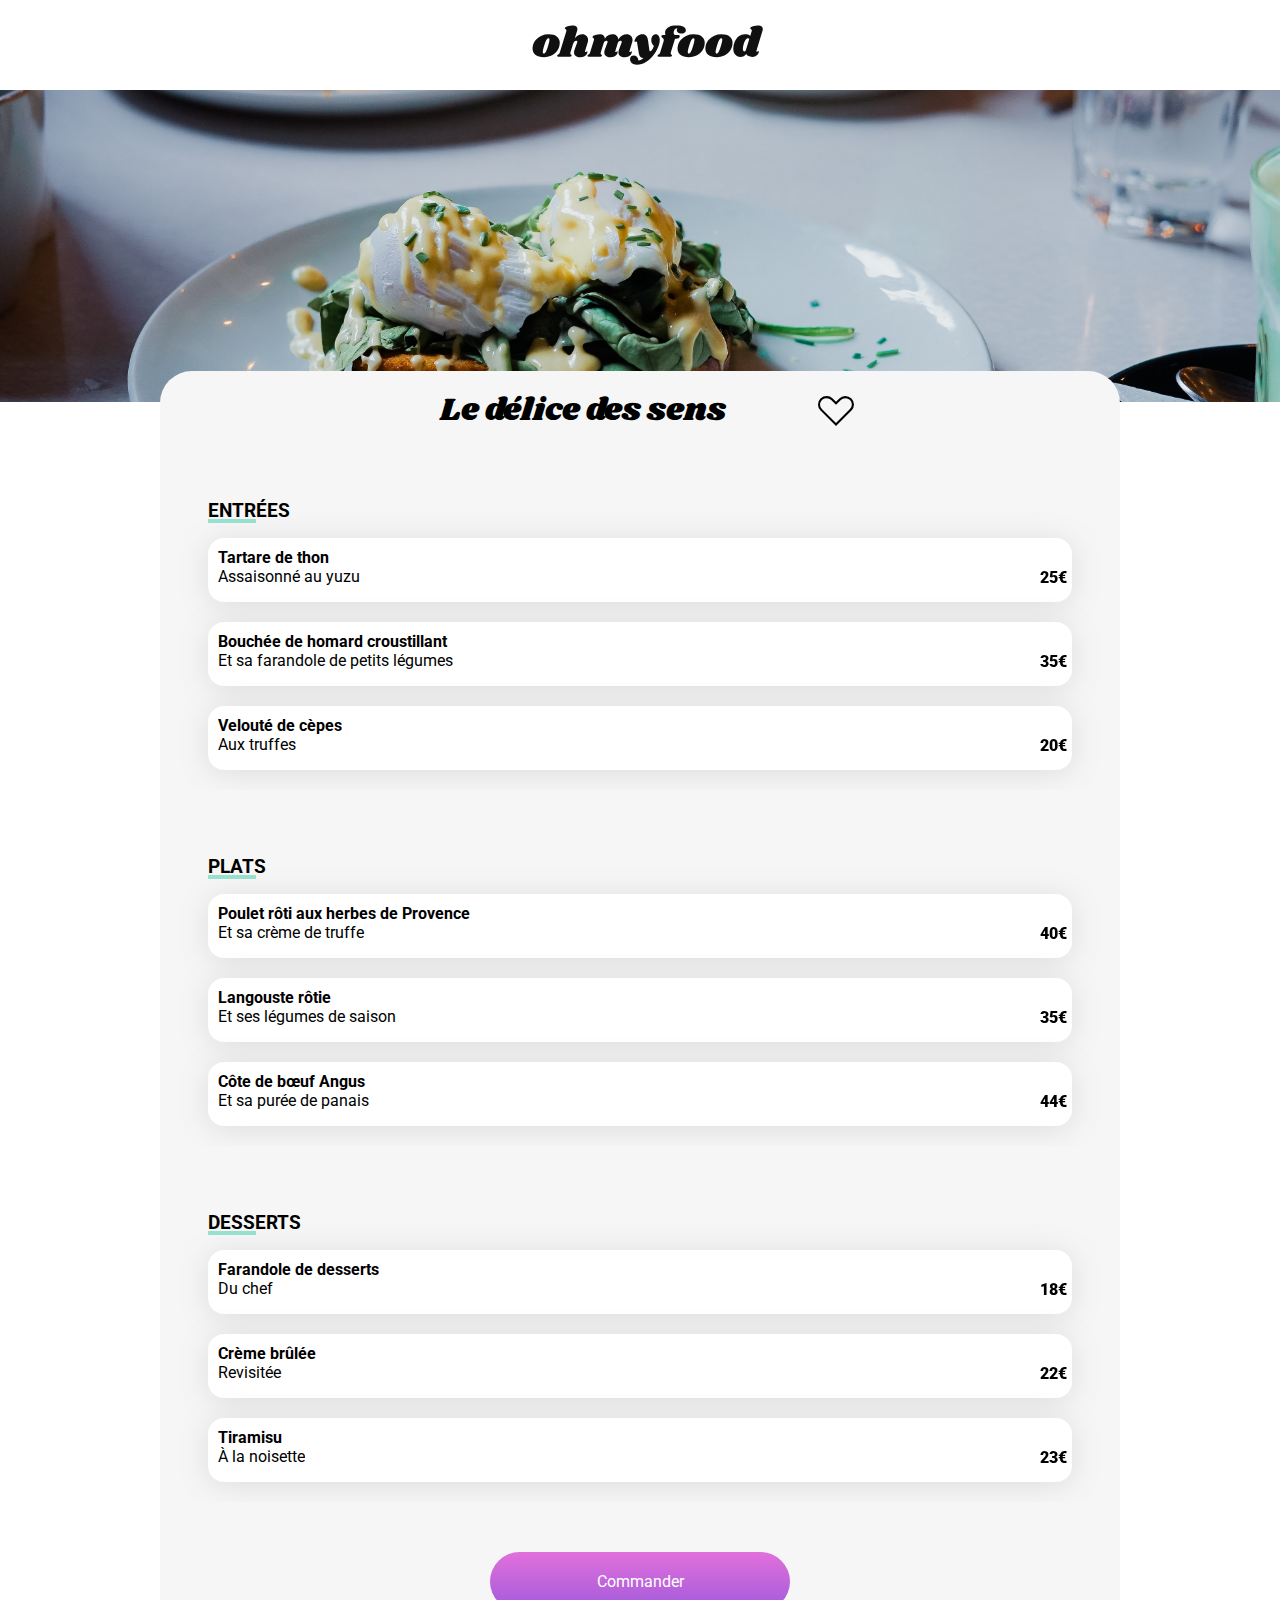
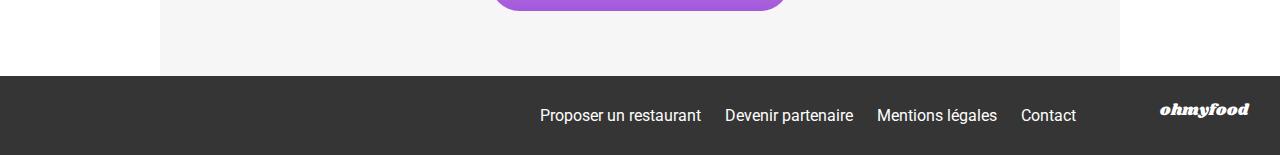
==== commit 64b8d4a0: "taille du logo ohmyfood  et retrait du blanc en bas du menu" ====
--- a/restaurants/delice.html
+++ b/restaurants/delice.html
@@ -131,6 +131,7 @@
   </main>
   <div class="btn"><a href="#">Commander</a></div>
 </div>
+<div class="menuplus"></div>
 <footer>
   <div class="logo">ohmyfood</div>
   <ul>
--- a/css/restaurant.css
+++ b/css/restaurant.css
@@ -7,11 +7,11 @@
   /* ohmyfood */
   font-family: "Roboto", sans-serif;
   color: black;
-  width:100%;
+  width: 100%;
   position: absolute;
 }
 
-h1{
+h1 {
   font-family: "Shrikhand";
 }
 
@@ -45,44 +45,45 @@
   font-size: 30px;
   font-weight: 900;
   color: black;
-  height:1rem;
+  height: 1rem;
   padding-top: 0.5rem;
 }
 
-.menu-grid{
-  display:grid;
+.menu-grid {
+  display: grid;
   grid-template-columns: 1fr;
   gap: 1rem;
 }
 
-.resto-main{
+.resto-main {
   padding: 0 1rem;
 }
 
-.menu__category{
+.menu__category {
   overflow: hidden;
   text-overflow: ellipsis;
   white-space: nowrap;
 }
 
-strong{
+strong {
   /* border: 1px solid red; */
 }
 
-.underline{
+.underline {
   overflow: hidden;
   text-overflow: ellipsis;
   white-space: nowrap;
 }
 
-.menu-item, .underline{
+.menu-item,
+.underline {
   overflow: hidden;
   text-overflow: ellipsis;
   white-space: nowrap;
 }
 
-.menu-item{
-  padding-top:10px;
+.menu-item {
+  padding-top: 10px;
   padding-left: 10px;
 }
 
@@ -91,10 +92,18 @@
   background-color: #f6f6f6;
   border-top-right-radius: 2rem;
   border-top-left-radius: 2rem;
-  padding-bottom: 50px;
+  /* padding-bottom: 50px; */
   top: -35px;
   width: 100%;
-  margin: auto;
+  margin: 0 auto;
+  /* transform: translateY(-10%); */
+}
+
+.menuplus{
+  background-color: #f6f6f6;
+  width: 100%;
+  height: 100px;
+  margin: -35px auto;
 }
 
 h3 {
@@ -104,12 +113,12 @@
   margin-left: 2rem;
 }
 
-h3::after{
+h3::after {
   content: "";
   position: absolute;
   top: 1.2rem;
   left: 0rem;
-  height: .25rem;
+  height: 0.25rem;
   width: 3rem;
   background-color: #99e2d0;
 }
@@ -121,50 +130,49 @@
   border-radius: 1rem;
   margin-bottom: 20px;
   margin-left: 2rem;
-  margin-right:2rem;
+  margin-right: 2rem;
   filter: drop-shadow(0px 3px 15px rgba(0, 0, 0, 0.1));
   overflow: hidden;
   animation: appear 1s;
 }
 
-.delay-1{
+.delay-1 {
   animation-delay: 100ms;
 }
-.delay-2{
+.delay-2 {
   animation-delay: 200ms;
 }
-.delay-3{
+.delay-3 {
   animation-delay: 300ms;
 }
-.delay-4{
+.delay-4 {
   animation-delay: 400ms;
 }
-.delay-5{
+.delay-5 {
   animation-delay: 500ms;
 }
-.delay-6{
+.delay-6 {
   animation-delay: 600ms;
 }
-.delay-7{
+.delay-7 {
   animation-delay: 700ms;
 }
-.delay-8{
+.delay-8 {
   animation-delay: 800ms;
 }
-.delay-9{
+.delay-9 {
   animation-delay: 900ms;
 }
-.delay-10{
+.delay-10 {
   animation-delay: 1000ms;
 }
 
-
-.carte:hover .check{
+.carte:hover .check {
   margin-right: 0;
 }
 
-.carte:hover i{
-  animation: quarterspin .5s ease-in-out;
+.carte:hover i {
+  animation: quarterspin 0.5s ease-in-out;
 }
 
 .underline {
@@ -192,7 +200,7 @@
   width: 4rem;
   padding-bottom: 0;
   margin-bottom: 0;
-  transition: margin-right .5s;
+  transition: margin-right 0.5s;
 }
 
 fa-regular fa-circle-check {
@@ -201,38 +209,38 @@
   color: #99e2d0;
 }
 
-.fa-circle-check{
+.fa-circle-check {
   background: white;
   border-radius: 50%;
   color: #99e2d0;
 }
 
-@keyframes quarterspin{
-  0%{
+@keyframes quarterspin {
+  0% {
     transform: rotate(-270deg);
   }
-  100%{
+  100% {
     transform: rotate(0);
   }
 }
 
-@keyframes appear{
-  0%{
+@keyframes appear {
+  0% {
     transform: translateY(50%);
     opacity: 0;
   }
-  100%{
+  100% {
     transform: translateY(0);
     opacity: 1;
   }
 }
 
-.menu-title{
-  display:flex;
+.menu-title {
+  display: flex;
   justify-content: center;
   align-items: center;
   gap: 4%;
-  width:96%;
+  width: 96%;
   margin: 0 auto;
 }
 
@@ -251,12 +259,12 @@
   opacity: 1;
 }
 
-.full-heart{
+.full-heart {
   position: absolute;
   top: 0;
   left: 0;
   color: transparent;
-  background-image: linear-gradient(180deg, #A05ADC, #e270db);
+  background-image: linear-gradient(180deg, #a05adc, #e270db);
   background-clip: text;
   -webkit-background-clip: text;
   opacity: 0;
@@ -276,11 +284,11 @@
   position: relative;
   overflow: hidden;
   -webkit-clip-path: url(#svgPath);
-          clip-path: url(#svgPath);
+  clip-path: url(#svgPath);
 }
 .heart-clip:hover {
   -webkit-animation: pulse 0.6s 0.3s;
-          animation: pulse 0.6s 0.3s;
+  animation: pulse 0.6s 0.3s;
 }
 .heart-clip:hover::before {
   transform: scale(1);
@@ -292,7 +300,7 @@
   width: 100%;
   height: 100%;
   border-radius: 50%;
-  background-color: #9356DC;
+  background-color: #9356dc;
   opacity: 0;
   transform: scale(0);
   transition: transform 0.2s linear, opacity 0.2s linear;
@@ -300,7 +308,7 @@
 }
 .heart-clip.active {
   -webkit-animation: pulse 0.6s 0.3s forwards;
-          animation: pulse 0.6s 0.3s forwards;
+  animation: pulse 0.6s 0.3s forwards;
 }
 
 .heart-stroke {
@@ -309,7 +317,7 @@
   position: absolute;
   top: 0;
   left: 0;
-  fill: linear-gradient(180deg, #A05ADC, #e270db);;
+  fill: linear-gradient(180deg, #a05adc, #e270db);
 }
 
 @-webkit-keyframes pulse {
@@ -341,7 +349,7 @@
   margin-right: auto;
   margin-top: 50px;
   margin-bottom: 0;
-  background-image: linear-gradient(180deg, #e270db, #A05ADC);
+  background-image: linear-gradient(180deg, #e270db, #a05adc);
   border-radius: 30px;
   text-align: center;
   padding: 20px 0;
@@ -350,7 +358,7 @@
   cursor: pointer;
 }
 
-.btn:hover{
+.btn:hover {
   transform: scale(1.02);
   opacity: 0.9;
   transition: transform 300ms ease-in-out;
@@ -361,13 +369,13 @@
   color: white;
 }
 
-.logo{
+.logo {
   font-family: Shrikhand, sans-serif;
-  font-size: 20px;
+  font-size: 1rem;
   padding-left: 1rem;
 }
 
-footer{
+footer {
   display: flex;
   flex-direction: column;
   /* margin-top: 20px; */
@@ -379,24 +387,23 @@
   gap: 10px;
 }
 
-ul li{
+ul li {
   list-style-type: none;
   padding: 10px;
 }
 
 @media (min-width: 767px) {
-  .menu-grid{
-    grid-template-columns: repeat(2, 1fr);
-  }
-
+  .menu-grid {
+    /* grid-template-columns: repeat(1, 1fr); */
+  }
 }
 
 @media (min-width: 1200px) {
-  .menu{
+  .menu, .menuplus{
     width: 75%;
   }
-
-  footer{
+  
+  footer {
     display: flex;
     flex-direction: row-reverse;
     background-color: #353535;
@@ -405,14 +412,14 @@
     padding-bottom: 20px;
     gap: 10px;
   }
-  
-  .logo{
+
+  .logo {
     padding-left: 4rem;
     padding-right: 2rem;
     padding-top: 0.2rem;
   }
 
-  ul li{
+  ul li {
     display: inline-block;
   }
 }
